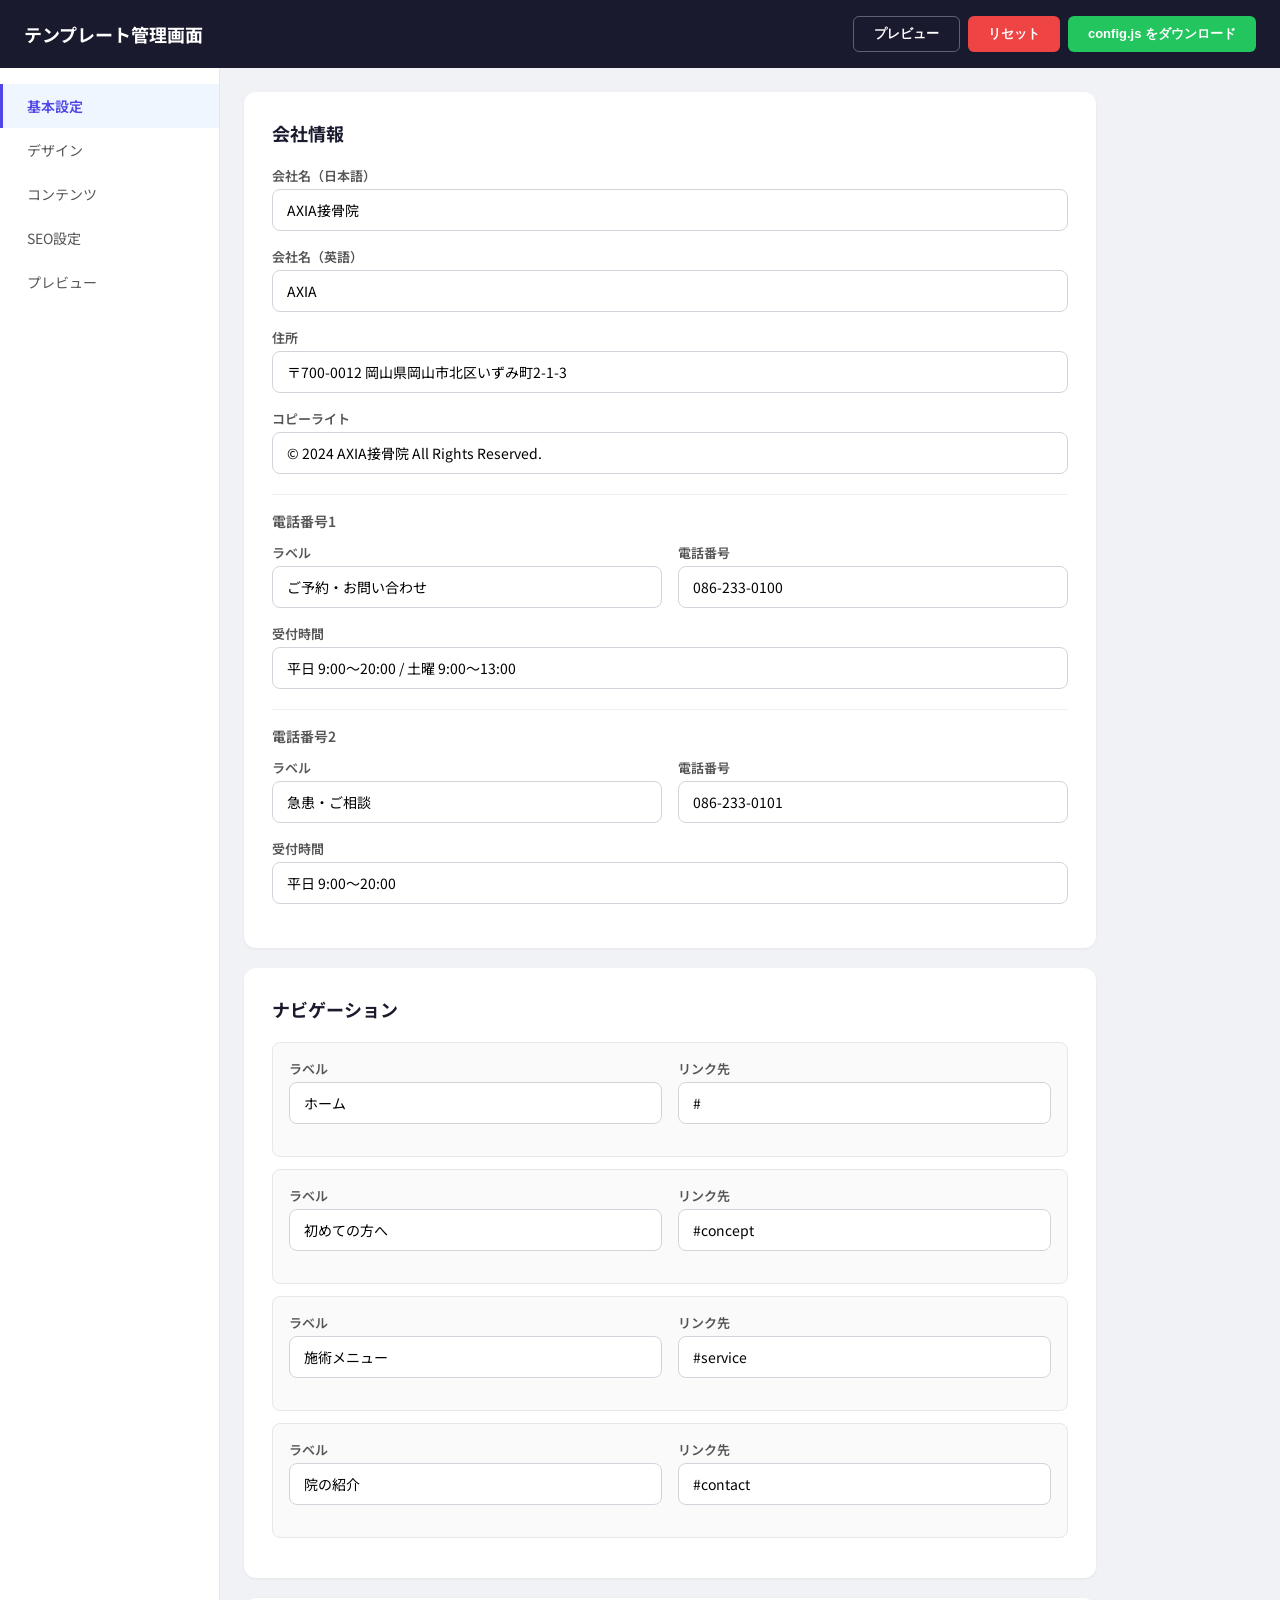
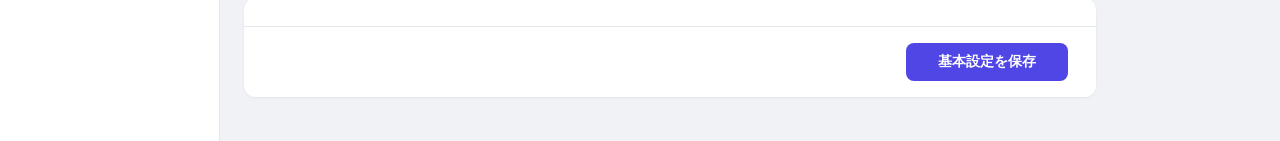
==== admin.html @ 1c2828a8 "接骨院・整骨院向けテンプレート初期版 管理画面付きLPテンプレート。config.jsで全テキスト・色・ロゴ・SEO設定を管理。 SEO/AIO/AEO/LLMO対策済み。Netlify+GitHub" ====
<!DOCTYPE html>
<html lang="ja">
<head>
  <meta charset="UTF-8">
  <meta name="viewport" content="width=device-width, initial-scale=1.0">
  <title>テンプレート管理画面</title>
  <link href="https://fonts.googleapis.com/css2?family=Noto+Sans+JP:wght@400;500;700&display=swap" rel="stylesheet">
  <style>
    * { margin: 0; padding: 0; box-sizing: border-box; }
    body { font-family: 'Noto Sans JP', sans-serif; background: #f0f2f5; color: #333; }
    .admin-header {
      background: #1a1a2e; color: #fff; padding: 16px 24px;
      display: flex; align-items: center; justify-content: space-between;
      position: sticky; top: 0; z-index: 100;
    }
    .admin-header h1 { font-size: 18px; font-weight: 700; }
    .admin-header-actions { display: flex; gap: 8px; }
    .admin-btn {
      padding: 8px 20px; border-radius: 6px; font-size: 13px; font-weight: 600;
      border: none; cursor: pointer; transition: all 0.2s;
    }
    .admin-btn-primary { background: #4f46e5; color: #fff; }
    .admin-btn-primary:hover { background: #4338ca; }
    .admin-btn-danger { background: #ef4444; color: #fff; }
    .admin-btn-danger:hover { background: #dc2626; }
    .admin-btn-success { background: #22c55e; color: #fff; }
    .admin-btn-success:hover { background: #16a34a; }
    .admin-btn-outline { background: transparent; color: #fff; border: 1px solid rgba(255,255,255,0.3); }
    .admin-btn-outline:hover { background: rgba(255,255,255,0.1); }

    .admin-layout { display: flex; min-height: calc(100vh - 56px); }
    .admin-sidebar {
      width: 220px; background: #fff; border-right: 1px solid #e5e7eb;
      padding: 16px 0; flex-shrink: 0;
    }
    .admin-sidebar a {
      display: block; padding: 12px 24px; font-size: 14px; color: #555;
      text-decoration: none; transition: all 0.2s; border-left: 3px solid transparent;
    }
    .admin-sidebar a:hover { background: #f8f9fa; color: #333; }
    .admin-sidebar a.active { background: #eff6ff; color: #4f46e5; border-left-color: #4f46e5; font-weight: 600; }
    .admin-main { flex: 1; padding: 24px; max-width: 900px; }

    .panel { background: #fff; border-radius: 12px; padding: 28px; margin-bottom: 20px; box-shadow: 0 1px 3px rgba(0,0,0,0.06); }
    .panel-title { font-size: 18px; font-weight: 700; margin-bottom: 20px; color: #1a1a2e; }
    .panel-subtitle { font-size: 14px; font-weight: 600; color: #555; margin: 20px 0 12px; padding-top: 16px; border-top: 1px solid #f0f0f0; }

    .field { margin-bottom: 16px; }
    .field label { display: block; font-size: 13px; font-weight: 600; color: #555; margin-bottom: 4px; }
    .field input[type="text"], .field input[type="url"], .field textarea {
      width: 100%; padding: 10px 14px; border: 1px solid #d1d5db; border-radius: 8px;
      font-size: 14px; font-family: inherit; transition: border-color 0.2s;
    }
    .field input:focus, .field textarea:focus { outline: none; border-color: #4f46e5; box-shadow: 0 0 0 3px rgba(79,70,229,0.1); }
    .field textarea { resize: vertical; min-height: 80px; }
    .field-hint { font-size: 11px; color: #999; margin-top: 2px; }

    .field-row { display: flex; gap: 16px; }
    .field-row .field { flex: 1; }

    .color-field { display: flex; align-items: center; gap: 12px; }
    .color-field input[type="color"] {
      width: 48px; height: 36px; border: 1px solid #d1d5db; border-radius: 6px;
      cursor: pointer; padding: 2px;
    }
    .color-field .color-hex {
      width: 100px; padding: 8px 10px; border: 1px solid #d1d5db; border-radius: 6px;
      font-size: 13px; font-family: monospace;
    }

    .logo-upload-area {
      border: 2px dashed #d1d5db; border-radius: 8px; padding: 24px;
      text-align: center; cursor: pointer; transition: all 0.2s;
    }
    .logo-upload-area:hover { border-color: #4f46e5; background: #fafafe; }
    .logo-upload-area img { max-height: 60px; margin-bottom: 8px; }
    .logo-upload-area p { font-size: 13px; color: #888; }
    .logo-upload-area input[type="file"] { display: none; }

    .item-card {
      border: 1px solid #e5e7eb; border-radius: 8px; padding: 16px; margin-bottom: 12px;
      background: #fafafa;
    }
    .item-card-header { display: flex; justify-content: space-between; align-items: center; margin-bottom: 12px; }
    .item-card-title { font-size: 14px; font-weight: 600; color: #333; }
    .item-card-remove { font-size: 12px; color: #ef4444; cursor: pointer; border: none; background: none; }

    .tab-content { display: none; }
    .tab-content.active { display: block; }

    .preview-frame { width: 100%; height: 600px; border: 1px solid #e5e7eb; border-radius: 8px; background: #fff; }

    .toast {
      position: fixed; bottom: 24px; right: 24px; padding: 12px 24px;
      background: #1a1a2e; color: #fff; border-radius: 8px; font-size: 14px;
      opacity: 0; transition: opacity 0.3s; pointer-events: none; z-index: 200;
    }
    .toast.show { opacity: 1; }

    .save-bar {
      position: sticky; bottom: 0; background: #fff; border-top: 1px solid #e5e7eb;
      padding: 16px 28px; margin: 0 -28px -28px; border-radius: 0 0 12px 12px;
      display: flex; justify-content: flex-end; gap: 12px; align-items: center;
    }
    .save-bar .unsaved-badge {
      font-size: 12px; color: #f59e0b; font-weight: 600; margin-right: auto;
      display: none;
    }
    .save-bar .unsaved-badge.show { display: block; }
    .admin-btn-save {
      padding: 10px 32px; border-radius: 8px; font-size: 14px; font-weight: 700;
      border: none; cursor: pointer; background: #4f46e5; color: #fff; transition: all 0.2s;
    }
    .admin-btn-save:hover { background: #4338ca; }
    .admin-btn-save:active { transform: scale(0.97); }

    @media (max-width: 768px) {
      .admin-layout { flex-direction: column; }
      .admin-sidebar { width: 100%; display: flex; overflow-x: auto; padding: 0; border-right: none; border-bottom: 1px solid #e5e7eb; }
      .admin-sidebar a { white-space: nowrap; border-left: none; border-bottom: 3px solid transparent; padding: 12px 16px; }
      .admin-sidebar a.active { border-bottom-color: #4f46e5; border-left: none; }
      .field-row { flex-direction: column; gap: 0; }
    }
  </style>
</head>
<body>
  <div class="admin-header">
    <h1>テンプレート管理画面</h1>
    <div class="admin-header-actions">
      <button class="admin-btn admin-btn-outline" onclick="openPreview()">プレビュー</button>
      <button class="admin-btn admin-btn-danger" onclick="resetConfig()">リセット</button>
      <button class="admin-btn admin-btn-success" onclick="downloadConfig()">config.js をダウンロード</button>
    </div>
  </div>

  <div class="admin-layout">
    <nav class="admin-sidebar">
      <a href="#" class="active" data-tab="tab-basic">基本設定</a>
      <a href="#" data-tab="tab-design">デザイン</a>
      <a href="#" data-tab="tab-content">コンテンツ</a>
      <a href="#" data-tab="tab-seo">SEO設定</a>
      <a href="#" data-tab="tab-preview">プレビュー</a>
    </nav>

    <main class="admin-main">
      <!-- 基本設定 -->
      <div class="tab-content active" id="tab-basic">
        <div class="panel">
          <h2 class="panel-title">会社情報</h2>
          <div class="field">
            <label>会社名（日本語）</label>
            <input type="text" data-path="company.name" placeholder="株式会社サンプル">
          </div>
          <div class="field">
            <label>会社名（英語）</label>
            <input type="text" data-path="company.nameEn" placeholder="SAMPLE COMPANY">
          </div>
          <div class="field">
            <label>住所</label>
            <input type="text" data-path="company.address" placeholder="〒000-0000 東京都...">
          </div>
          <div class="field">
            <label>コピーライト</label>
            <input type="text" data-path="company.copyright" placeholder="© 2024 Sample Company">
          </div>

          <h3 class="panel-subtitle">電話番号1</h3>
          <div class="field-row">
            <div class="field">
              <label>ラベル</label>
              <input type="text" data-path="company.phone1.label" placeholder="お問い合わせはこちら">
            </div>
            <div class="field">
              <label>電話番号</label>
              <input type="text" data-path="company.phone1.number" placeholder="03-0000-0000">
            </div>
          </div>
          <div class="field">
            <label>受付時間</label>
            <input type="text" data-path="company.phone1.hours" placeholder="平日 9:00〜18:00">
          </div>

          <h3 class="panel-subtitle">電話番号2</h3>
          <div class="field-row">
            <div class="field">
              <label>ラベル</label>
              <input type="text" data-path="company.phone2.label" placeholder="サポートはこちら">
            </div>
            <div class="field">
              <label>電話番号</label>
              <input type="text" data-path="company.phone2.number" placeholder="03-0000-0001">
            </div>
          </div>
          <div class="field">
            <label>受付時間</label>
            <input type="text" data-path="company.phone2.hours" placeholder="平日 9:00〜18:00">
          </div>
        </div>

        <div class="panel">
          <h2 class="panel-title">ナビゲーション</h2>
          <div id="nav-items"></div>
        </div>
        <div class="panel">
          <div class="save-bar">
            <span class="unsaved-badge" id="unsaved-basic">未保存の変更があります</span>
            <button class="admin-btn-save" onclick="saveCurrentTab('basic')">基本設定を保存</button>
          </div>
        </div>
      </div>

      <!-- デザイン -->
      <div class="tab-content" id="tab-design">
        <div class="panel">
          <h2 class="panel-title">テーマカラー</h2>
          <div class="field">
            <label>メインカラー（アクセントカラー）</label>
            <div class="color-field">
              <input type="color" data-path="theme.primaryColor" value="#f8a035">
              <input type="text" class="color-hex" data-path="theme.primaryColor" placeholder="#f8a035">
            </div>
          </div>
          <div class="field">
            <label>ダークカラー（ボタン・ヘッダー）</label>
            <div class="color-field">
              <input type="color" data-path="theme.darkColor" value="#444444">
              <input type="text" class="color-hex" data-path="theme.darkColor" placeholder="#444444">
            </div>
          </div>
          <div class="field">
            <label>フッター背景色</label>
            <div class="color-field">
              <input type="color" data-path="theme.bgFooterColor" value="#2a2a2a">
              <input type="text" class="color-hex" data-path="theme.bgFooterColor" placeholder="#2a2a2a">
            </div>
          </div>
          <div class="field">
            <label>お問い合わせ背景色</label>
            <div class="color-field">
              <input type="color" data-path="theme.bgContactColor" value="#3a3a3a">
              <input type="text" class="color-hex" data-path="theme.bgContactColor" placeholder="#3a3a3a">
            </div>
          </div>
        </div>

        <div class="panel">
          <h2 class="panel-title">ロゴ</h2>
          <div class="field">
            <label>ロゴテキスト（画像がない場合に表示）</label>
            <input type="text" data-path="theme.logoText" placeholder="SAMPLE COMPANY">
          </div>
          <div class="field">
            <label>ロゴ画像</label>
            <div class="logo-upload-area" id="logo-upload">
              <img id="logo-preview" src="" style="display:none;">
              <p id="logo-upload-text">クリックして画像を選択<br>またはドラッグ＆ドロップ</p>
              <input type="file" id="logo-file" accept="image/*">
            </div>
            <p class="field-hint">推奨: 高さ40px以上のPNG/SVG</p>
          </div>
        </div>
        <div class="panel">
          <div class="save-bar">
            <span class="unsaved-badge" id="unsaved-design">未保存の変更があります</span>
            <button class="admin-btn-save" onclick="saveCurrentTab('design')">デザインを保存</button>
          </div>
        </div>
      </div>

      <!-- コンテンツ -->
      <div class="tab-content" id="tab-content">
        <div class="panel">
          <h2 class="panel-title">ヒーローセクション</h2>
          <div class="field">
            <label>メインタイトル</label>
            <textarea data-path="hero.title" rows="2" placeholder="先生、&#10;代わりにやります！"></textarea>
            <p class="field-hint">改行は \n で表現されます</p>
          </div>
          <div class="field">
            <label>説明文</label>
            <textarea data-path="hero.description" rows="3"></textarea>
          </div>
          <div class="field-row">
            <div class="field">
              <label>CTA1 ラベル</label>
              <input type="text" data-path="hero.cta1.label" placeholder="資料請求">
            </div>
            <div class="field">
              <label>CTA2 ラベル</label>
              <input type="text" data-path="hero.cta2.label" placeholder="お問い合わせ">
            </div>
          </div>
        </div>

        <div class="panel">
          <h2 class="panel-title">コンセプト</h2>
          <div class="field">
            <label>サブタイトル</label>
            <input type="text" data-path="concept.subtitle">
          </div>
          <div class="field">
            <label>見出し</label>
            <input type="text" data-path="concept.heading">
          </div>
          <div class="field">
            <label>説明文1</label>
            <textarea data-path="concept.descriptions.0" rows="3"></textarea>
          </div>
          <div class="field">
            <label>説明文2</label>
            <textarea data-path="concept.descriptions.1" rows="3"></textarea>
          </div>
        </div>

        <div class="panel">
          <h2 class="panel-title">サービス</h2>
          <div class="field">
            <label>リード文</label>
            <textarea data-path="service.lead" rows="2"></textarea>
          </div>
          <div class="field">
            <label>メインタイトル</label>
            <input type="text" data-path="service.mainTitle">
          </div>
          <div id="service-items"></div>
        </div>

        <div class="panel">
          <h2 class="panel-title">選ばれる理由</h2>
          <div id="reason-items"></div>
        </div>

        <div class="panel">
          <h2 class="panel-title">事例紹介</h2>
          <div class="field">
            <label>リード文</label>
            <textarea data-path="cases.lead" rows="2"></textarea>
          </div>
          <div id="cases-items"></div>
        </div>

        <div class="panel">
          <h2 class="panel-title">FAQ</h2>
          <div id="faq-items"></div>
          <button class="admin-btn admin-btn-primary" onclick="addFaqItem()" style="margin-top:8px;">+ FAQ追加</button>
        </div>

        <div class="panel">
          <h2 class="panel-title">お問い合わせ</h2>
          <div class="field">
            <label>リード文</label>
            <textarea data-path="contact.lead" rows="2"></textarea>
          </div>
        </div>

        <div class="panel">
          <h2 class="panel-title">地図（Googleマップ）</h2>
          <div class="field">
            <label>Googleマップ埋め込みURL</label>
            <input type="url" data-path="map.embedUrl" placeholder="https://www.google.com/maps/embed?pb=...">
            <p class="field-hint">Googleマップ → 共有 → 「地図を埋め込む」→ iframeのsrc="..."のURLをコピー</p>
          </div>
          <div class="field">
            <label>診療時間</label>
            <textarea data-path="map.hours" rows="2" placeholder="平日 9:00〜20:00&#10;日曜・祝日 休診"></textarea>
          </div>
        </div>

        <div class="panel">
          <div class="save-bar">
            <span class="unsaved-badge" id="unsaved-content">未保存の変更があります</span>
            <button class="admin-btn-save" onclick="saveCurrentTab('content')">コンテンツを保存</button>
          </div>
        </div>
      </div>

      <!-- SEO設定 -->
      <div class="tab-content" id="tab-seo">
        <div class="panel">
          <h2 class="panel-title">SEO基本設定</h2>
          <div class="field">
            <label>ページタイトル</label>
            <input type="text" data-path="seo.title" placeholder="株式会社サンプル | サービス名">
            <p class="field-hint">検索結果に表示されるタイトル（30〜60文字推奨）</p>
          </div>
          <div class="field">
            <label>メタディスクリプション</label>
            <textarea data-path="seo.description" rows="3" placeholder="サイトの説明文..."></textarea>
            <p class="field-hint">検索結果に表示される説明文（120〜160文字推奨）</p>
          </div>
          <div class="field">
            <label>メタキーワード</label>
            <input type="text" data-path="seo.keywords" placeholder="キーワード1, キーワード2, キーワード3">
          </div>
          <div class="field">
            <label>Canonical URL</label>
            <input type="url" data-path="seo.canonicalUrl" placeholder="https://example.com">
          </div>
        </div>

        <div class="panel">
          <h2 class="panel-title">OGP / SNS設定</h2>
          <div class="field">
            <label>OGP画像（SNSシェア時に表示される画像）</label>
            <div class="logo-upload-area" id="ogp-upload" style="min-height:120px;">
              <img id="ogp-preview" src="" style="display:none;max-height:160px;max-width:100%;border-radius:4px;">
              <p id="ogp-upload-text">クリックまたはドラッグ＆ドロップで画像を設定<br><span style="font-size:11px;color:#aaa;">推奨サイズ: 1200 x 630 px</span></p>
              <input type="file" id="ogp-file" accept="image/*">
            </div>
            <p class="field-hint">Canva等で作成した画像をそのままドロップできます</p>
          </div>
          <div class="field">
            <label>または画像URLを直接入力</label>
            <input type="url" data-path="seo.ogImage" placeholder="https://example.com/og-image.jpg">
          </div>
        </div>

        <div class="panel">
          <h2 class="panel-title">LLMO対策</h2>
          <p style="font-size:14px;color:#666;line-height:1.8;">
            以下のファイルが自動生成されます：<br>
            <strong>robots.txt</strong> — AIクローラーへのアクセス許可設定<br>
            <strong>llms.txt</strong> — LLM向けサイト概要ファイル<br>
            <strong>JSON-LD構造化データ</strong> — Organization, FAQ, Service, BreadcrumbList<br>
            <br>
            これらはconfig.jsの内容から自動的に反映されます。
          </p>
        </div>
        <div class="panel">
          <div class="save-bar">
            <span class="unsaved-badge" id="unsaved-seo">未保存の変更があります</span>
            <button class="admin-btn-save" onclick="saveCurrentTab('seo')">SEO設定を保存</button>
          </div>
        </div>
      </div>

      <!-- プレビュー -->
      <div class="tab-content" id="tab-preview">
        <div class="panel">
          <h2 class="panel-title">リアルタイムプレビュー</h2>
          <iframe id="preview-frame" class="preview-frame" src="index.html"></iframe>
        </div>
      </div>
    </main>
  </div>

  <div class="toast" id="toast"></div>

  <script src="config.js"></script>
  <script src="admin.js"></script>
</body>
</html>
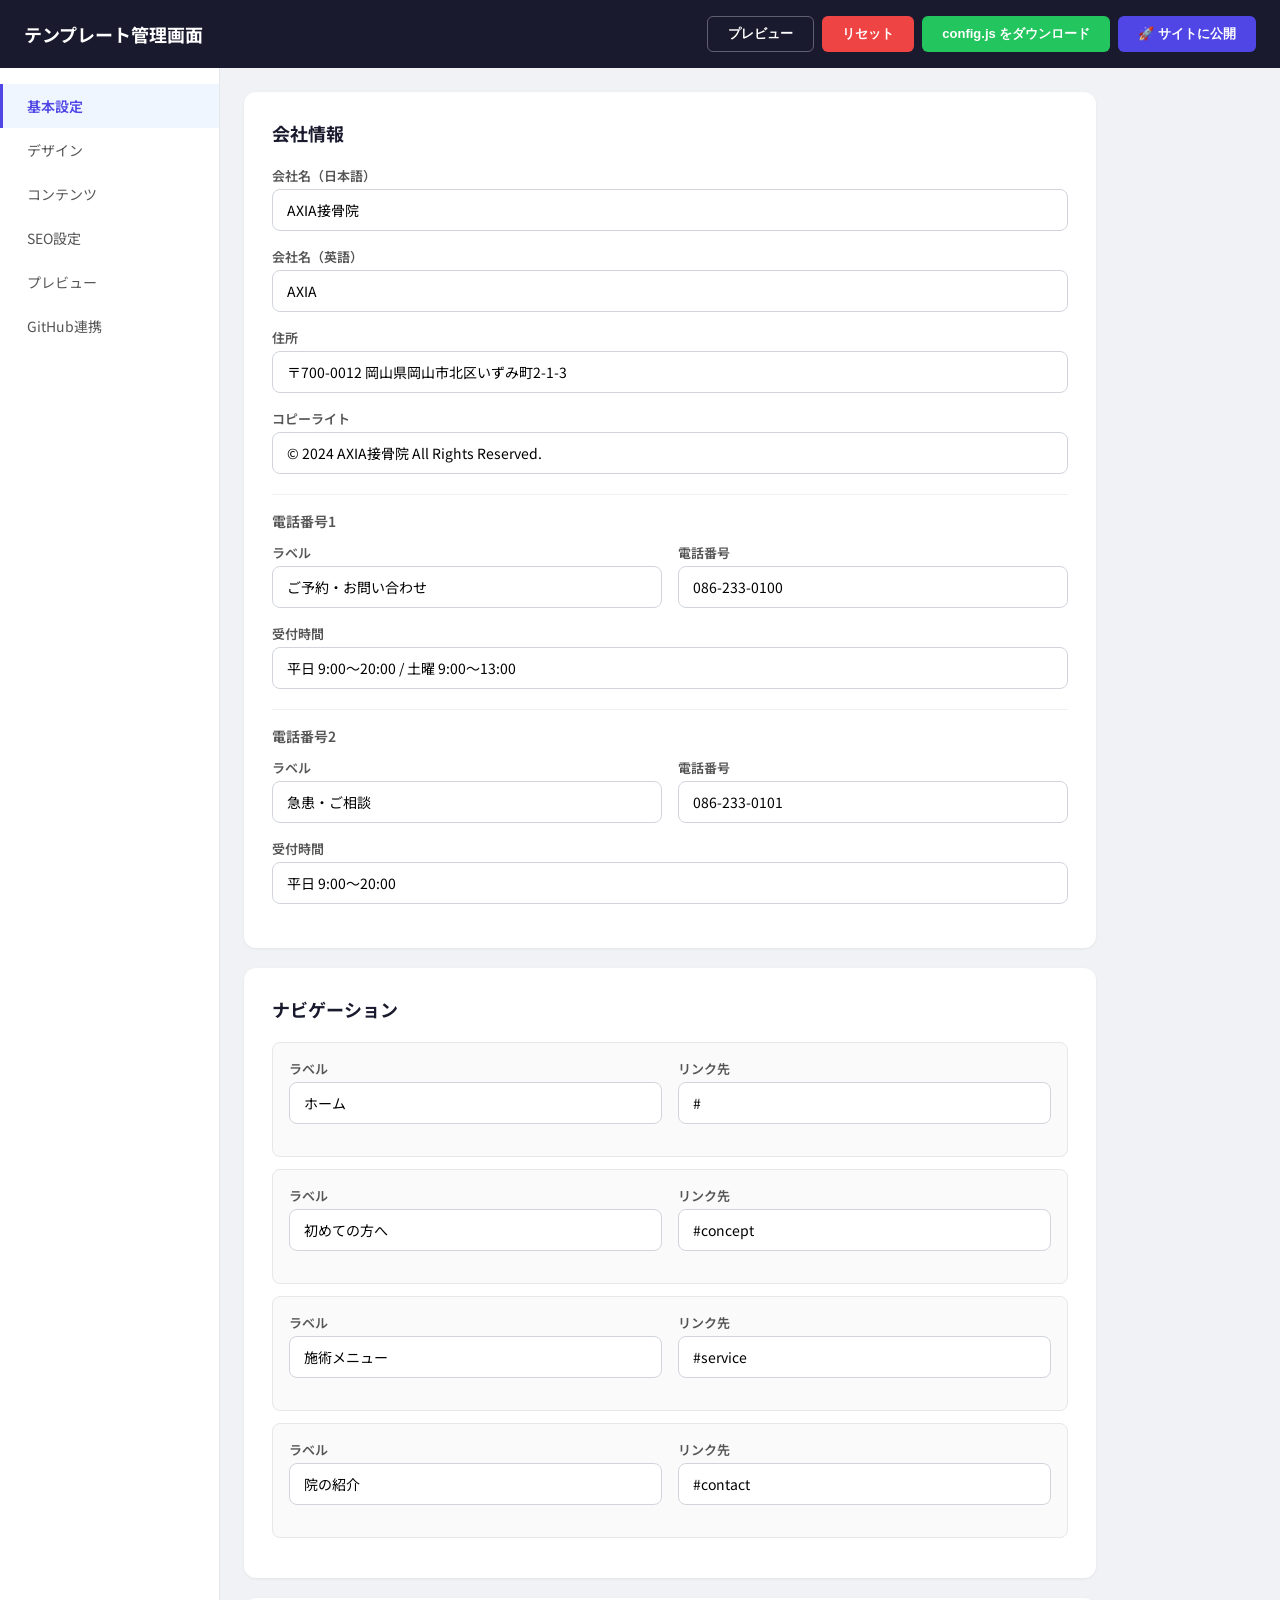
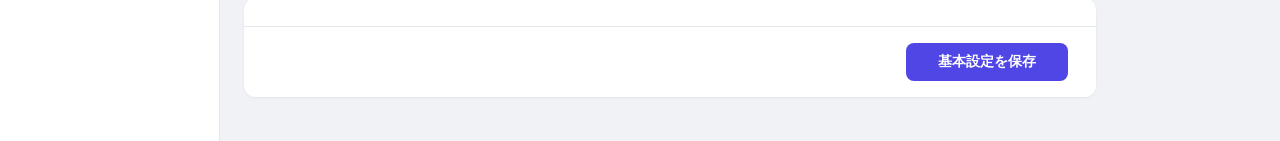
==== commit d440884a: "管理画面にGitHub連携・ワンクリック公開機能を追加 - 「🚀 サイトに公開」ボタンでconfig.jsを直接GitHubにプッシュ - GitHub連携タブで初回設定（トークン・リポジトリ） - " ====
--- a/admin.html
+++ b/admin.html
@@ -130,6 +130,7 @@
       <button class="admin-btn admin-btn-outline" onclick="openPreview()">プレビュー</button>
       <button class="admin-btn admin-btn-danger" onclick="resetConfig()">リセット</button>
       <button class="admin-btn admin-btn-success" onclick="downloadConfig()">config.js をダウンロード</button>
+      <button class="admin-btn admin-btn-primary" onclick="publishToGitHub()" id="publish-btn">🚀 サイトに公開</button>
     </div>
   </div>
 
@@ -140,6 +141,7 @@
       <a href="#" data-tab="tab-content">コンテンツ</a>
       <a href="#" data-tab="tab-seo">SEO設定</a>
       <a href="#" data-tab="tab-preview">プレビュー</a>
+      <a href="#" data-tab="tab-github">GitHub連携</a>
     </nav>
 
     <main class="admin-main">
@@ -441,6 +443,49 @@
           <iframe id="preview-frame" class="preview-frame" src="index.html"></iframe>
         </div>
       </div>
+
+      <!-- GitHub連携 -->
+      <div class="tab-content" id="tab-github">
+        <div class="panel">
+          <h2 class="panel-title">GitHub連携設定</h2>
+          <p style="font-size:14px;color:#666;margin-bottom:20px;line-height:1.8;">
+            GitHubと連携すると、管理画面から直接サイトを公開できます。<br>
+            設定は初回のみ。一度設定すれば「🚀 サイトに公開」ボタンでワンクリック公開。
+          </p>
+          <div class="field">
+            <label>GitHub Personal Access Token</label>
+            <input type="password" id="github-token" placeholder="ghp_xxxxxxxxxxxx">
+            <p class="field-hint">GitHub → Settings → Developer settings → Personal access tokens → 「repo」権限で作成</p>
+          </div>
+          <div class="field">
+            <label>リポジトリオーナー</label>
+            <input type="text" id="github-owner" placeholder="satoshiumeki-crypto">
+          </div>
+          <div class="field">
+            <label>リポジトリ名</label>
+            <input type="text" id="github-repo" placeholder="hcfit-template">
+          </div>
+          <div style="margin-top:16px;">
+            <button class="admin-btn admin-btn-primary" onclick="saveGitHubSettings()">GitHub設定を保存</button>
+            <button class="admin-btn admin-btn-outline" onclick="testGitHubConnection()" style="color:#333;border-color:#d1d5db;margin-left:8px;">接続テスト</button>
+          </div>
+          <div id="github-status" style="margin-top:16px;font-size:14px;"></div>
+        </div>
+
+        <div class="panel">
+          <h2 class="panel-title">使い方</h2>
+          <div style="font-size:14px;color:#555;line-height:2;">
+            <p><strong>初回セットアップ</strong></p>
+            <p>1. 上のGitHub設定を入力して「GitHub設定を保存」</p>
+            <p>2. 「接続テスト」で接続確認</p>
+            <br>
+            <p><strong>サイト更新時</strong></p>
+            <p>1. 各タブで内容を編集して保存</p>
+            <p>2. 右上の「🚀 サイトに公開」をクリック</p>
+            <p>3. 1〜2分でNetlifyが自動デプロイ → サイト更新完了！</p>
+          </div>
+        </div>
+      </div>
     </main>
   </div>
 
